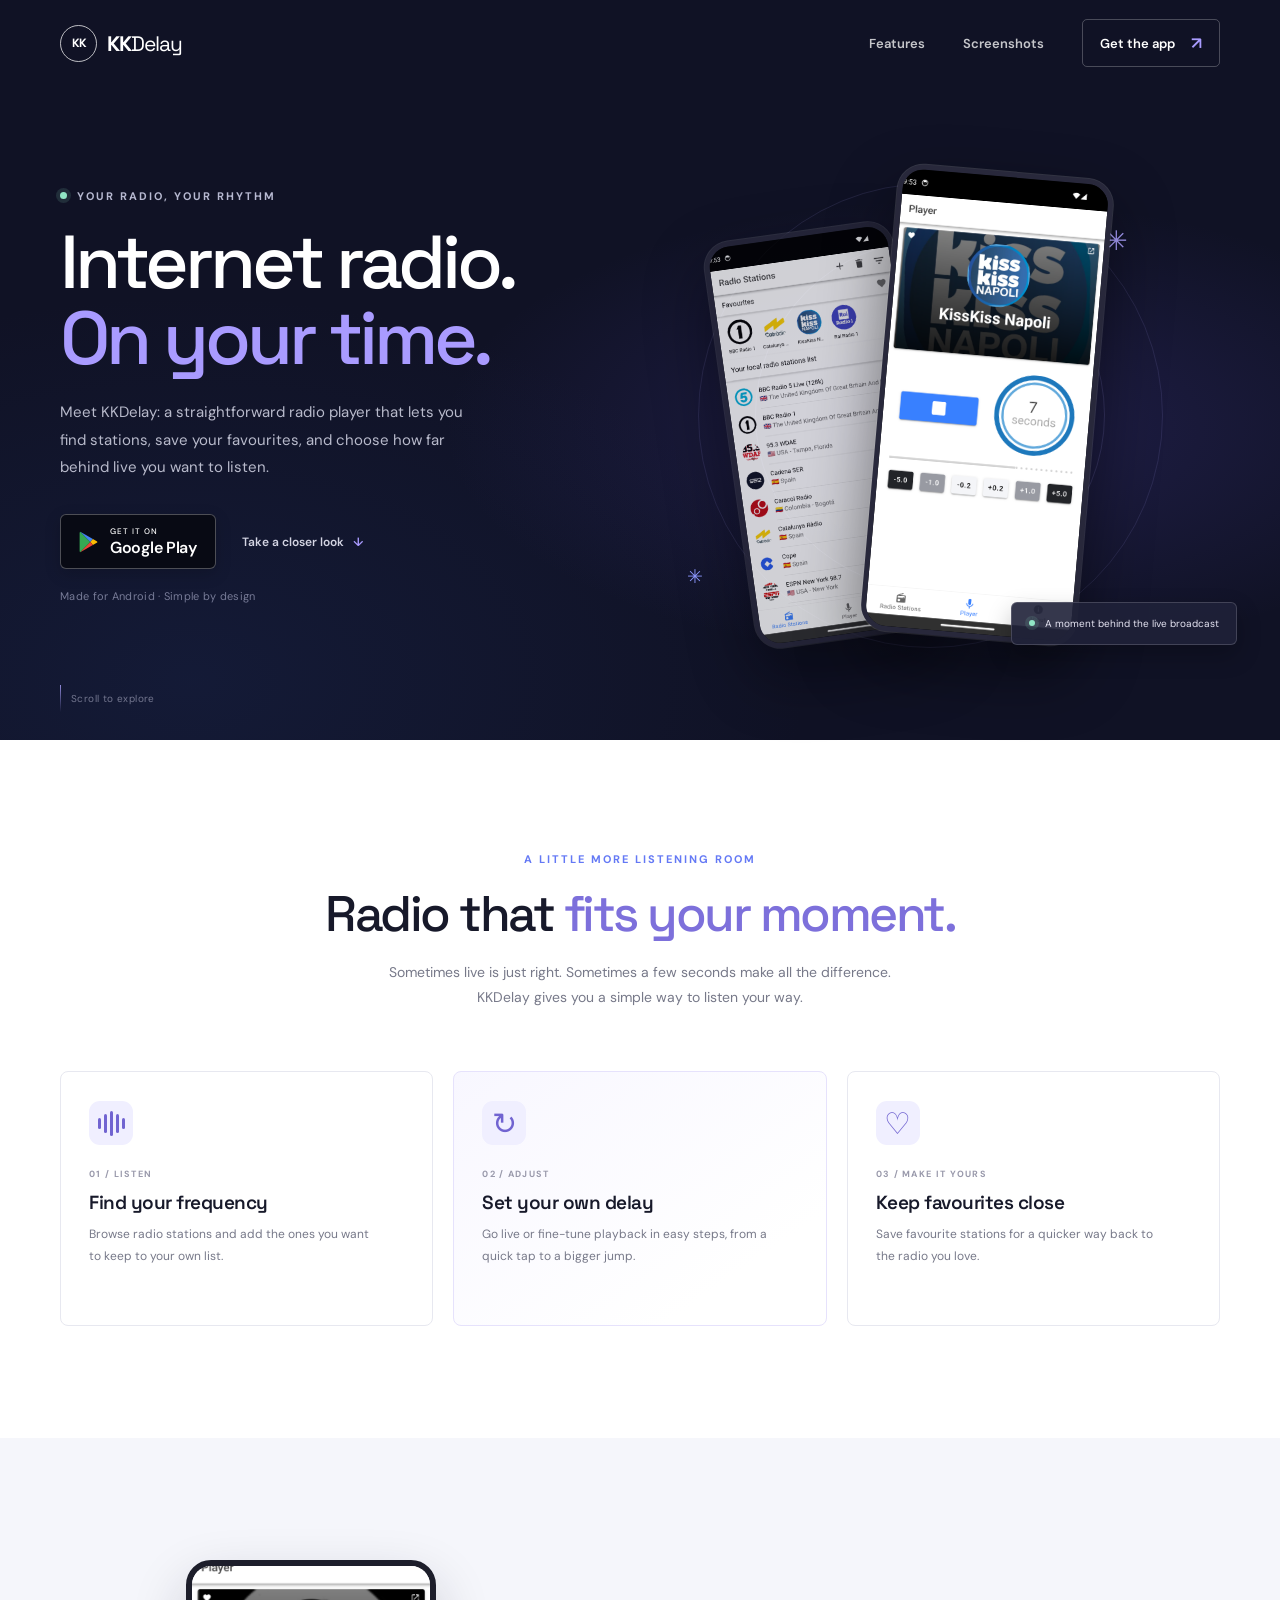
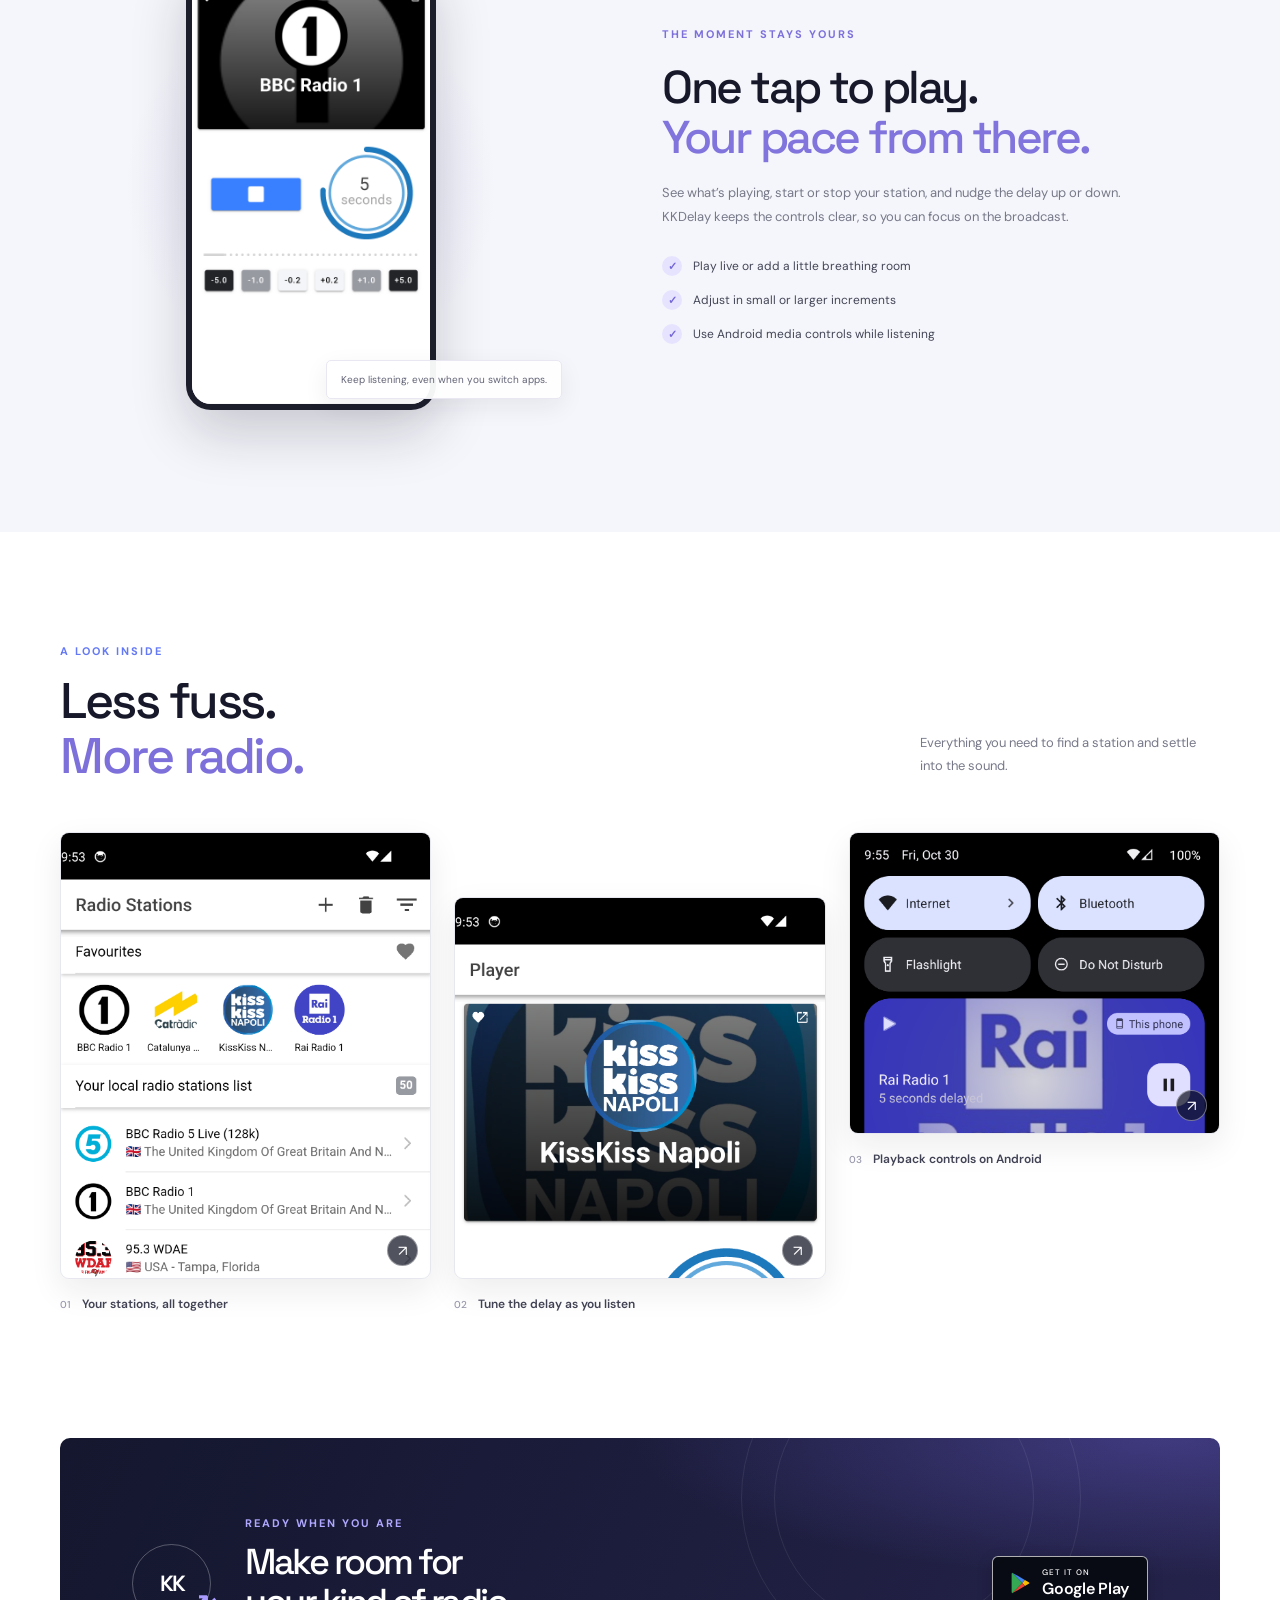
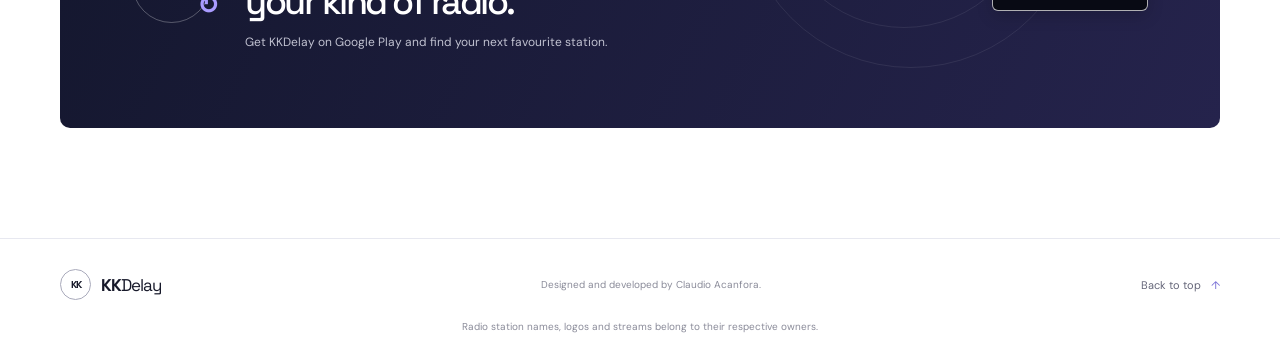
==== kkdelay/index.html @ a14ebeb0 "Added the KKDelay website" ====
<!doctype html>
<html lang="en">
  <head>
    <meta charset="utf-8">
    <meta name="viewport" content="width=device-width, initial-scale=1">
    <meta name="theme-color" content="#101225">
    <meta name="description" content="KKDelay is a simple internet radio player for Android that lets you listen live or add a little delay.">
    <title>KKDelay — Internet radio, on your time</title>
    <link rel="icon" href="images/kkdelay-icon.png" type="image/png">
    <link rel="stylesheet" href="styles.css">
  </head>
  <body>
    <header class="site-header">
      <a class="brand" href="#top" aria-label="KKDelay home">
        <span class="brand-mark" aria-hidden="true">KK</span>
        <span>KK<span class="brand-light">Delay</span></span>
      </a>
      <button class="menu-toggle" type="button" aria-expanded="false" aria-controls="site-nav">
        <span class="visually-hidden">Toggle navigation</span>
        <span></span><span></span>
      </button>
      <nav class="site-nav" id="site-nav" aria-label="Main navigation">
        <a href="#features">Features</a>
        <a href="#screenshots">Screenshots</a>
        <a class="nav-cta" href="#download">Get the app <span aria-hidden="true">↗</span></a>
      </nav>
    </header>

    <main>
      <section class="hero page-width" id="top">
        <div class="hero-copy">
          <p class="eyebrow"><span class="live-dot"></span> Your radio, your rhythm</p>
          <h1>Internet radio.<br><span>On your time.</span></h1>
          <p class="hero-description">
            Meet KKDelay: a straightforward radio player that lets you find stations, save your favourites, and choose how far behind live you want to listen.
          </p>
          <div class="hero-actions">
            <a class="play-badge" href="https://play.google.com/store/apps/details?id=net.claudioacanfora.kkdelay" target="_blank" rel="noopener noreferrer" aria-label="Get KKDelay on Google Play">
              <svg class="play-icon" viewBox="0 0 32 36" aria-hidden="true">
                <path fill="#34a853" d="M2 1.5 18.1 18 2 34.5c-.6-.5-1-1.3-1-2.2V3.7c0-.9.4-1.7 1-2.2Z"/>
                <path fill="#4285f4" d="m2 1.5 20.2 11.6-4.1 4.9L2 1.5Z"/>
                <path fill="#fbbc04" d="m22.2 13.1 6.2 3.6c1.4.8 1.4 1.8 0 2.6l-6.2 3.6-4.1-4.9 4.1-4.9Z"/>
                <path fill="#ea4335" d="m2 34.5 20.2-11.6-4.1-4.9L2 34.5Z"/>
              </svg>
              <span class="play-badge-text"><small>GET IT ON</small><strong>Google Play</strong></span>
            </a>
            <a class="text-link" href="#features">Take a closer look <span aria-hidden="true">↓</span></a>
          </div>
          <p class="platform-note">Made for Android · Simple by design</p>
        </div>

        <div class="hero-art" aria-label="KKDelay app screen previews">
          <div class="orbit orbit-one"></div>
          <div class="orbit orbit-two"></div>
          <div class="hero-chip"><span class="chip-pulse"></span> A moment behind the live broadcast</div>
          <figure class="phone-preview phone-back">
            <img src="images/Screenshot_1793397214.png" alt="KKDelay radio stations list with favourite stations">
          </figure>
          <figure class="phone-preview phone-front">
            <img src="images/Screenshot_1793397241.png" alt="KKDelay player with a radio station and adjustable delay">
          </figure>
          <span class="hero-spark spark-one" aria-hidden="true">✳</span>
          <span class="hero-spark spark-two" aria-hidden="true">✳</span>
        </div>
        <a class="scroll-cue" href="#features"><span></span> Scroll to explore</a>
      </section>

      <section class="intro section-pad" id="features">
        <div class="page-width">
          <div class="section-heading">
            <p class="eyebrow">A little more listening room</p>
            <h2>Radio that <span>fits your moment.</span></h2>
            <p>Sometimes live is just right. Sometimes a few seconds make all the difference. KKDelay gives you a simple way to listen your way.</p>
          </div>
          <div class="feature-grid">
            <article class="feature-card">
              <span class="feature-icon icon-wave" aria-hidden="true"><i></i><i></i><i></i><i></i><i></i></span>
              <p class="feature-number">01 / LISTEN</p>
              <h3>Find your frequency</h3>
              <p>Browse radio stations and add the ones you want to keep to your own list.</p>
            </article>
            <article class="feature-card feature-card-highlight">
              <span class="feature-icon icon-clock" aria-hidden="true">↻</span>
              <p class="feature-number">02 / ADJUST</p>
              <h3>Set your own delay</h3>
              <p>Go live or fine-tune playback in easy steps, from a quick tap to a bigger jump.</p>
            </article>
            <article class="feature-card">
              <span class="feature-icon icon-heart" aria-hidden="true">♡</span>
              <p class="feature-number">03 / MAKE IT YOURS</p>
              <h3>Keep favourites close</h3>
              <p>Save favourite stations for a quicker way back to the radio you love.</p>
            </article>
          </div>
        </div>
      </section>

      <section class="player-story section-pad">
        <div class="page-width story-layout">
          <div class="story-image-wrap">
            <div class="story-glow"></div>
            <img src="images/Screenshot_1793397266.png" alt="KKDelay playing Rai Radio 1 with a five-second delay in the Android media panel" loading="lazy">
            <span class="image-caption">Keep listening, even when you switch apps.</span>
          </div>
          <div class="story-copy">
            <p class="eyebrow">The moment stays yours</p>
            <h2>One tap to play.<br><span>Your pace from there.</span></h2>
            <p>See what’s playing, start or stop your station, and nudge the delay up or down. KKDelay keeps the controls clear, so you can focus on the broadcast.</p>
            <ul class="check-list">
              <li><span aria-hidden="true">✓</span> Play live or add a little breathing room</li>
              <li><span aria-hidden="true">✓</span> Adjust in small or larger increments</li>
              <li><span aria-hidden="true">✓</span> Use Android media controls while listening</li>
            </ul>
          </div>
        </div>
      </section>

      <section class="gallery-section section-pad" id="screenshots">
        <div class="page-width">
          <div class="gallery-heading">
            <div>
              <p class="eyebrow">A look inside</p>
              <h2>Less fuss.<br><span>More radio.</span></h2>
            </div>
            <p>Everything you need to find a station and settle into the sound.</p>
          </div>
          <div class="gallery-grid">
            <figure class="gallery-card gallery-tall">
              <button class="gallery-open" type="button" aria-label="Enlarge the radio stations screenshot">
                <img src="images/Screenshot_1793397214.png" alt="Radio Stations screen showing favourites and a list of stations" loading="lazy">
                <span class="zoom-icon" aria-hidden="true">↗</span>
              </button>
              <figcaption><span>01</span> Your stations, all together</figcaption>
            </figure>
            <figure class="gallery-card gallery-offset">
              <button class="gallery-open" type="button" aria-label="Enlarge the radio player screenshot">
                <img src="images/Screenshot_1793397241.png" alt="Player screen with KissKiss Napoli and delay controls" loading="lazy">
                <span class="zoom-icon" aria-hidden="true">↗</span>
              </button>
              <figcaption><span>02</span> Tune the delay as you listen</figcaption>
            </figure>
            <figure class="gallery-card gallery-short">
              <button class="gallery-open" type="button" aria-label="Enlarge the Android media controls screenshot">
                <img src="images/Screenshot_1793397304.png" alt="Android media controls showing KKDelay playing Rai Radio 1" loading="lazy">
                <span class="zoom-icon" aria-hidden="true">↗</span>
              </button>
              <figcaption><span>03</span> Playback controls on Android</figcaption>
            </figure>
          </div>
        </div>
      </section>

      <section class="download-section section-pad" id="download">
        <div class="download-card page-width">
          <div class="download-mark" aria-hidden="true">KK<span>↻</span></div>
          <div class="download-copy">
            <p class="eyebrow">Ready when you are</p>
            <h2>Make room for<br>your kind of radio.</h2>
            <p>Get KKDelay on Google Play and find your next favourite station.</p>
          </div>
          <a class="play-badge play-badge-light" href="https://play.google.com/store/apps/details?id=net.claudioacanfora.kkdelay" target="_blank" rel="noopener noreferrer" aria-label="Get KKDelay on Google Play">
            <svg class="play-icon" viewBox="0 0 32 36" aria-hidden="true">
              <path fill="#34a853" d="M2 1.5 18.1 18 2 34.5c-.6-.5-1-1.3-1-2.2V3.7c0-.9.4-1.7 1-2.2Z"/>
              <path fill="#4285f4" d="m2 1.5 20.2 11.6-4.1 4.9L2 1.5Z"/>
              <path fill="#fbbc04" d="m22.2 13.1 6.2 3.6c1.4.8 1.4 1.8 0 2.6l-6.2 3.6-4.1-4.9 4.1-4.9Z"/>
              <path fill="#ea4335" d="m2 34.5 20.2-11.6-4.1-4.9L2 34.5Z"/>
            </svg>
            <span class="play-badge-text"><small>GET IT ON</small><strong>Google Play</strong></span>
          </a>
          <span class="download-decoration decoration-one" aria-hidden="true"></span>
          <span class="download-decoration decoration-two" aria-hidden="true"></span>
        </div>
      </section>
    </main>

    <footer class="site-footer">
      <div class="page-width footer-content">
        <a class="brand footer-brand" href="#top">
          <span class="brand-mark" aria-hidden="true">KK</span>
          <span>KK<span class="brand-light">Delay</span></span>
        </a>
        <p>Designed and developed by Claudio Acanfora.</p>
        <a class="back-top" href="#top">Back to top <span aria-hidden="true">↑</span></a>
      </div>
      <p class="footer-note">Radio station names, logos and streams belong to their respective owners.</p>
    </footer>

    <dialog class="image-dialog" aria-label="Screenshot preview">
      <button class="dialog-close" type="button" aria-label="Close screenshot preview">×</button>
      <img src="" alt="">
      <p></p>
    </dialog>

    <script src="script.js"></script>
  </body>
</html>
---- kkdelay/styles.css ----
@import url('https://fonts.googleapis.com/css2?family=DM+Sans:wght@400;500;600;700&family=Space+Grotesk:wght@400;500;600;700&display=swap');

:root {
  color-scheme: light;
  --ink: #17192a;
  --muted: #777989;
  --navy: #101225;
  --blue: #6479f5;
  --purple: #a48df8;
  --pale: #f5f6fb;
  --line: #e7e8f0;
  --content: 1160px;
}

* {
  box-sizing: border-box;
}

html {
  scroll-behavior: smooth;
  scroll-padding-top: 88px;
}

body {
  margin: 0;
  color: var(--ink);
  background: #fff;
  font-family: "DM Sans", "Segoe UI", sans-serif;
  -webkit-font-smoothing: antialiased;
}

button,
a {
  font: inherit;
}

a {
  color: inherit;
  text-decoration: none;
}

button:focus-visible,
a:focus-visible {
  outline: 3px solid #8794ff;
  outline-offset: 4px;
}

.page-width {
  width: min(var(--content), calc(100% - 64px));
  margin-inline: auto;
}

.site-header {
  position: absolute;
  z-index: 5;
  top: 0;
  left: 0;
  display: flex;
  width: 100%;
  height: 86px;
  align-items: center;
  justify-content: space-between;
  padding-inline: max(32px, calc((100% - var(--content)) / 2));
  color: #fff;
}

.brand {
  display: inline-flex;
  align-items: center;
  gap: 10px;
  font-family: "Space Grotesk", sans-serif;
  font-size: 21px;
  font-weight: 700;
  letter-spacing: -1px;
}

.brand-mark {
  display: grid;
  width: 37px;
  height: 37px;
  place-items: center;
  border: 1.5px solid rgba(255, 255, 255, .72);
  border-radius: 50%;
  font-size: 12px;
  letter-spacing: -1px;
}

.brand-light {
  font-weight: 400;
}

.site-nav {
  display: flex;
  align-items: center;
  gap: 38px;
  font-size: 13px;
  font-weight: 600;
}

.site-nav > a:not(.nav-cta) {
  color: rgba(255, 255, 255, .76);
  transition: color .2s ease;
}

.site-nav > a:not(.nav-cta):hover {
  color: #fff;
}

.nav-cta {
  display: inline-flex;
  align-items: center;
  gap: 16px;
  padding: 12px 17px;
  border: 1px solid rgba(255, 255, 255, .24);
  border-radius: 5px;
  transition: background .2s ease, border-color .2s ease;
}

.nav-cta:hover {
  border-color: rgba(255, 255, 255, .55);
  background: rgba(255, 255, 255, .08);
}

.nav-cta span {
  color: #a99cff;
  font-size: 17px;
}

.menu-toggle,
.visually-hidden {
  position: absolute;
  width: 1px;
  height: 1px;
  overflow: hidden;
  clip: rect(0, 0, 0, 0);
  white-space: nowrap;
  clip-path: inset(50%);
}

.hero {
  position: relative;
  display: grid;
  min-height: 740px;
  grid-template-columns: 1fr 1fr;
  align-items: center;
  padding-top: 90px;
  color: #fff;
}

.hero::before {
  position: absolute;
  z-index: -1;
  top: 0;
  left: calc((min(var(--content), 100vw - 64px) - 100vw) / 2);
  width: 100vw;
  height: 100%;
  background:
    radial-gradient(ellipse at 75% 58%, rgba(86, 73, 193, .24), transparent 38%),
    radial-gradient(ellipse at 15% 92%, rgba(31, 51, 107, .25), transparent 40%),
    var(--navy);
  content: "";
}

.hero-copy {
  z-index: 1;
  max-width: 520px;
  padding-bottom: 38px;
}

.eyebrow {
  margin: 0 0 21px;
  color: var(--blue);
  font-size: 11px;
  font-weight: 700;
  letter-spacing: 2px;
  text-transform: uppercase;
}

.hero .eyebrow {
  display: flex;
  align-items: center;
  gap: 10px;
  color: #b7b9d1;
}

.live-dot,
.chip-pulse {
  width: 7px;
  height: 7px;
  border-radius: 50%;
  background: #91e6c5;
  box-shadow: 0 0 0 4px rgba(145, 230, 197, .13);
}

h1,
h2,
h3,
p,
figure {
  margin-top: 0;
}

h1,
h2,
h3 {
  font-family: "Space Grotesk", "Segoe UI", sans-serif;
}

h1 {
  margin-bottom: 22px;
  font-size: clamp(48px, 6vw, 75px);
  font-weight: 500;
  letter-spacing: -4px;
  line-height: 1.02;
}

h1 span,
h2 span {
  color: #a99bff;
}

.hero-description {
  max-width: 425px;
  margin-bottom: 32px;
  color: #b8bacb;
  font-size: 15px;
  line-height: 1.85;
}

.hero-actions {
  display: flex;
  align-items: center;
  gap: 26px;
}

.play-badge {
  display: inline-flex;
  min-height: 55px;
  align-items: center;
  gap: 11px;
  padding: 8px 18px;
  border: 1px solid rgba(255, 255, 255, .28);
  border-radius: 6px;
  background: #080a14;
  color: #fff;
  box-shadow: 0 5px 16px rgba(0, 0, 0, .17);
  transition: transform .2s ease, box-shadow .2s ease;
}

.play-badge:hover {
  transform: translateY(-2px);
  box-shadow: 0 9px 23px rgba(0, 0, 0, .28);
}

.play-icon {
  width: 20px;
  height: 24px;
}

.play-badge-text {
  display: grid;
  gap: 1px;
  text-align: left;
}

.play-badge-text small {
  font-size: 8px;
  font-weight: 500;
  letter-spacing: 1px;
}

.play-badge-text strong {
  font-size: 16px;
  font-weight: 600;
  letter-spacing: -.3px;
}

.text-link {
  color: #d3d4e2;
  font-size: 12px;
  font-weight: 600;
}

.text-link span {
  margin-left: 6px;
  color: #a99bff;
}

.platform-note {
  margin: 20px 0 0;
  color: #777b97;
  font-size: 11px;
  letter-spacing: .3px;
}

.hero-art {
  position: relative;
  display: flex;
  height: 585px;
  align-items: center;
  justify-content: center;
  perspective: 1000px;
}

.orbit {
  position: absolute;
  border: 1px solid rgba(173, 166, 255, .12);
  border-radius: 50%;
}

.orbit-one {
  width: 465px;
  height: 465px;
}

.orbit-two {
  width: 350px;
  height: 350px;
  border-color: rgba(173, 166, 255, .16);
}

.phone-preview {
  position: absolute;
  overflow: hidden;
  margin: 0;
  border: 5px solid #28283b;
  border-radius: 26px;
  background: #07080d;
  box-shadow: 0 28px 65px rgba(0, 0, 0, .48), 0 0 0 1px rgba(255, 255, 255, .16);
}

.phone-preview img {
  display: block;
  width: 100%;
  height: auto;
}

.phone-back {
  z-index: 1;
  width: 190px;
  transform: translate(-106px, 20px) rotate(-8deg);
  opacity: .8;
}

.phone-front {
  z-index: 2;
  width: 216px;
  transform: translate(57px, -10px) rotate(5deg);
}

.hero-chip {
  position: absolute;
  z-index: 3;
  right: -17px;
  bottom: 63px;
  display: inline-flex;
  align-items: center;
  gap: 10px;
  padding: 14px 17px;
  border: 1px solid rgba(255, 255, 255, .16);
  border-radius: 6px;
  background: rgba(32, 34, 57, .9);
  color: #e6e5f3;
  font-size: 10px;
  box-shadow: 0 10px 24px rgba(0, 0, 0, .24);
}

.chip-pulse {
  width: 6px;
  height: 6px;
}

.hero-spark {
  position: absolute;
  color: #aba0ff;
}

.spark-one {
  top: 100px;
  right: 92px;
  font-size: 27px;
}

.spark-two {
  bottom: 119px;
  left: 47px;
  color: #8d98ff;
  font-size: 19px;
}

.scroll-cue {
  position: absolute;
  bottom: 28px;
  left: 0;
  display: flex;
  align-items: center;
  gap: 10px;
  color: #74778f;
  font-size: 10px;
  letter-spacing: .4px;
}

.scroll-cue span {
  display: block;
  width: 1px;
  height: 27px;
  background: linear-gradient(#8f88d9, transparent);
}

.section-pad {
  padding-block: 112px;
}

.section-heading {
  max-width: 650px;
  margin: 0 auto 61px;
  text-align: center;
}

.section-heading h2,
.gallery-heading h2,
.story-copy h2,
.download-copy h2 {
  margin-bottom: 18px;
  font-size: clamp(36px, 4vw, 50px);
  font-weight: 500;
  letter-spacing: -2.5px;
  line-height: 1.1;
}

.section-heading h2 span,
.gallery-heading h2 span {
  color: #7d70db;
}

.section-heading > p:last-child {
  max-width: 520px;
  margin: 0 auto;
  color: var(--muted);
  font-size: 14px;
  line-height: 1.8;
}

.feature-grid {
  display: grid;
  grid-template-columns: repeat(3, 1fr);
  gap: 20px;
}

.feature-card {
  min-height: 255px;
  padding: 29px 28px 27px;
  border: 1px solid var(--line);
  border-radius: 8px;
  background: #fff;
  transition: transform .2s ease, box-shadow .2s ease;
}

.feature-card:hover {
  transform: translateY(-4px);
  box-shadow: 0 16px 38px rgba(35, 38, 70, .08);
}

.feature-card-highlight {
  border-color: #e6e2fc;
  background: linear-gradient(145deg, #f8f7ff, #fff 78%);
}

.feature-icon {
  display: flex;
  width: 44px;
  height: 44px;
  align-items: center;
  justify-content: center;
  margin-bottom: 23px;
  border-radius: 11px;
  background: #f0efff;
  color: #7164d1;
}

.icon-wave {
  gap: 3px;
}

.icon-wave i {
  width: 3px;
  height: 11px;
  border-radius: 3px;
  background: currentColor;
}

.icon-wave i:nth-child(2),
.icon-wave i:nth-child(4) {
  height: 19px;
}

.icon-wave i:nth-child(3) {
  height: 25px;
}

.icon-clock,
.icon-heart {
  font-size: 30px;
  font-weight: 400;
}

.feature-number {
  margin-bottom: 10px;
  color: #9999ab;
  font-size: 9px;
  font-weight: 700;
  letter-spacing: 1.3px;
}

.feature-card h3 {
  margin-bottom: 9px;
  font-size: 19px;
  font-weight: 600;
  letter-spacing: -.5px;
}

.feature-card > p:last-child {
  max-width: 290px;
  margin: 0;
  color: var(--muted);
  font-size: 12px;
  line-height: 1.8;
}

.player-story {
  overflow: hidden;
  background: var(--pale);
}

.story-layout {
  display: grid;
  grid-template-columns: .9fr 1fr;
  align-items: center;
  gap: 100px;
}

.story-image-wrap {
  position: relative;
  display: flex;
  min-height: 470px;
  align-items: center;
  justify-content: center;
}

.story-glow {
  position: absolute;
  width: 380px;
  height: 380px;
  border-radius: 50%;
  background: radial-gradient(circle, rgba(125, 112, 219, .18), rgba(125, 112, 219, 0) 69%);
}

.story-image-wrap img {
  position: relative;
  z-index: 1;
  display: block;
  width: min(250px, 70%);
  max-height: 450px;
  border: 6px solid #1d1e2b;
  border-radius: 25px;
  object-fit: cover;
  box-shadow: 0 23px 55px rgba(24, 25, 45, .2);
}

.image-caption {
  position: absolute;
  z-index: 2;
  right: 0;
  bottom: 21px;
  padding: 12px 14px;
  border: 1px solid #e8e7f2;
  border-radius: 5px;
  background: rgba(255, 255, 255, .95);
  color: #626376;
  font-size: 10px;
  box-shadow: 0 8px 24px rgba(24, 25, 45, .07);
}

.story-copy {
  max-width: 480px;
}

.story-copy .eyebrow {
  color: #7d70db;
}

.story-copy h2 {
  font-size: clamp(35px, 4vw, 46px);
}

.story-copy h2 span {
  color: #8174dc;
}

.story-copy > p:not(.eyebrow) {
  margin-bottom: 26px;
  color: var(--muted);
  font-size: 13px;
  line-height: 1.9;
}

.check-list {
  display: grid;
  gap: 14px;
  margin: 0;
  padding: 0;
  color: #444657;
  font-size: 12px;
  list-style: none;
}

.check-list li {
  display: flex;
  align-items: center;
  gap: 11px;
}

.check-list li span {
  display: grid;
  width: 20px;
  height: 20px;
  flex: 0 0 auto;
  place-items: center;
  border-radius: 50%;
  background: #e6e3ff;
  color: #7466d5;
  font-size: 11px;
  font-weight: 700;
}

.gallery-section {
  padding-bottom: 126px;
}

.gallery-heading {
  display: flex;
  align-items: flex-end;
  justify-content: space-between;
  margin-bottom: 48px;
}

.gallery-heading .eyebrow {
  margin-bottom: 16px;
}

.gallery-heading h2 {
  margin: 0;
}

.gallery-heading > p {
  max-width: 300px;
  margin: 0 0 7px;
  color: var(--muted);
  font-size: 13px;
  line-height: 1.8;
}

.gallery-grid {
  display: grid;
  grid-template-columns: 1fr 1fr 1fr;
  align-items: start;
  gap: 23px;
}

.gallery-card {
  min-width: 0;
  margin: 0;
}

.gallery-offset {
  margin-top: 65px;
}

.gallery-open {
  position: relative;
  display: block;
  overflow: hidden;
  width: 100%;
  padding: 0;
  border: 1px solid #e7e8ef;
  border-radius: 9px;
  background: #f3f4f9;
  cursor: zoom-in;
  box-shadow: 0 12px 32px rgba(23, 25, 42, .08);
}

.gallery-open img {
  display: block;
  width: 100%;
  height: 380px;
  object-fit: cover;
  object-position: top;
  transition: transform .45s ease;
}

.gallery-tall .gallery-open img {
  height: 445px;
}

.gallery-short .gallery-open img {
  height: 300px;
}

.gallery-open:hover img {
  transform: scale(1.035);
}

.zoom-icon {
  position: absolute;
  right: 12px;
  bottom: 12px;
  display: grid;
  width: 31px;
  height: 31px;
  place-items: center;
  border: 1px solid rgba(255, 255, 255, .4);
  border-radius: 50%;
  background: rgba(15, 17, 33, .72);
  color: white;
  font-size: 15px;
}

.gallery-card figcaption {
  display: flex;
  align-items: center;
  gap: 11px;
  margin-top: 17px;
  color: #424456;
  font-size: 12px;
  font-weight: 600;
}

.gallery-card figcaption span {
  color: #9999ad;
  font-size: 10px;
  font-weight: 500;
}

.download-section {
  padding-top: 0;
  padding-bottom: 110px;
}

.download-card {
  position: relative;
  display: flex;
  min-height: 290px;
  align-items: center;
  gap: 34px;
  overflow: hidden;
  padding: 55px 72px;
  border-radius: 10px;
  background:
    radial-gradient(ellipse at 95% 0%, rgba(130, 116, 255, .3), transparent 34%),
    linear-gradient(115deg, #14172e, #25234c);
  color: #fff;
}

.download-mark {
  position: relative;
  z-index: 1;
  display: grid;
  width: 79px;
  height: 79px;
  flex: 0 0 auto;
  place-items: center;
  border: 1px solid rgba(255, 255, 255, .28);
  border-radius: 50%;
  font-family: "Space Grotesk", sans-serif;
  font-size: 22px;
  font-weight: 600;
  letter-spacing: -2px;
}

.download-mark span {
  position: absolute;
  right: -7px;
  bottom: 0;
  color: #a99bff;
  font-size: 26px;
}

.download-copy {
  position: relative;
  z-index: 1;
  flex: 1;
}

.download-copy .eyebrow {
  margin-bottom: 13px;
  color: #b0a7ff;
}

.download-copy h2 {
  margin-bottom: 12px;
  font-size: 36px;
}

.download-copy > p:last-child {
  margin: 0;
  color: #c1c2d1;
  font-size: 12px;
}

.play-badge-light {
  position: relative;
  z-index: 1;
  flex: 0 0 auto;
  border-color: rgba(255, 255, 255, .68);
}

.download-decoration {
  position: absolute;
  border: 1px solid rgba(255, 255, 255, .08);
  border-radius: 50%;
}

.decoration-one {
  top: -110px;
  right: 12%;
  width: 340px;
  height: 340px;
}

.decoration-two {
  top: -70px;
  right: 16%;
  width: 260px;
  height: 260px;
}

.site-footer {
  border-top: 1px solid var(--line);
  padding: 30px 0 20px;
}

.footer-content {
  display: flex;
  align-items: center;
  justify-content: space-between;
}

.footer-brand {
  color: var(--ink);
  font-size: 17px;
}

.footer-brand .brand-mark {
  width: 31px;
  height: 31px;
  border-color: #a9aabb;
  font-size: 10px;
}

.footer-content > p,
.footer-note {
  margin: 0;
  color: #8a8b99;
  font-size: 10px;
}

.back-top {
  color: #656679;
  font-size: 11px;
}

.back-top span {
  margin-left: 7px;
  color: #7970d6;
}

.footer-note {
  margin: 20px auto 0;
  text-align: center;
}

.image-dialog {
  position: fixed;
  width: min(90vw, 720px);
  max-width: none;
  max-height: 92vh;
  overflow: auto;
  padding: 16px;
  border: 1px solid rgba(255, 255, 255, .16);
  border-radius: 10px;
  background: #141522;
  color: white;
  box-shadow: 0 20px 70px rgba(0, 0, 0, .45);
}

.image-dialog::backdrop {
  background: rgba(8, 9, 17, .82);
  backdrop-filter: blur(5px);
}

.image-dialog img {
  display: block;
  width: auto;
  max-width: 100%;
  max-height: calc(92vh - 85px);
  margin: 0 auto;
  border-radius: 4px;
}

.image-dialog p {
  margin: 12px 35px 0 0;
  color: #d3d3df;
  font-size: 12px;
}

.dialog-close {
  position: sticky;
  z-index: 1;
  top: 0;
  float: right;
  display: grid;
  width: 31px;
  height: 31px;
  place-items: center;
  margin-bottom: -31px;
  border: 1px solid rgba(255, 255, 255, .3);
  border-radius: 50%;
  background: #232437;
  color: #fff;
  font-size: 23px;
  line-height: 1;
  cursor: pointer;
}

@media (max-width: 900px) {
  .hero {
    min-height: 670px;
    grid-template-columns: .95fr 1.05fr;
  }

  h1 {
    font-size: 60px;
  }

  .hero-art {
    transform: scale(.88);
  }

  .hero-chip {
    right: -32px;
  }

  .story-layout {
    gap: 55px;
  }

  .download-card {
    padding-inline: 45px;
  }

  .gallery-open img {
    height: 330px;
  }

  .gallery-tall .gallery-open img {
    height: 390px;
  }
}

@media (max-width: 680px) {
  html {
    scroll-padding-top: 70px;
  }

  .page-width {
    width: min(100% - 40px, 480px);
  }

  .site-header {
    position: absolute;
    height: 72px;
    padding-inline: 20px;
  }

  .brand {
    font-size: 19px;
  }

  .brand-mark {
    width: 33px;
    height: 33px;
  }

  .menu-toggle {
    position: relative;
    display: grid;
    width: 40px;
    height: 40px;
    align-content: center;
    justify-items: center;
    gap: 6px;
    overflow: visible;
    padding: 0;
    border: 1px solid rgba(255, 255, 255, .25);
    border-radius: 5px;
    background: transparent;
    clip: auto;
    clip-path: none;
    cursor: pointer;
  }

  .menu-toggle span:not(.visually-hidden) {
    display: block;
    width: 16px;
    height: 1px;
    background: white;
  }

  .site-nav {
    position: absolute;
    top: 63px;
    right: 20px;
    left: 20px;
    display: none;
    align-items: stretch;
    gap: 0;
    padding: 8px 16px;
    border: 1px solid rgba(255, 255, 255, .12);
    border-radius: 7px;
    background: #1b1d35;
    box-shadow: 0 18px 36px rgba(0, 0, 0, .28);
  }

  .site-nav.is-open {
    display: flex;
    flex-direction: column;
  }

  .site-nav > a:not(.nav-cta) {
    padding: 14px 3px;
    border-bottom: 1px solid rgba(255, 255, 255, .09);
  }

  .nav-cta {
    justify-content: space-between;
    margin-block: 10px 4px;
  }

  .hero {
    min-height: 0;
    grid-template-columns: 1fr;
    padding-top: 131px;
    padding-bottom: 73px;
  }

  .hero-copy {
    padding: 0;
  }

  .hero .eyebrow {
    margin-bottom: 19px;
    font-size: 9px;
  }

  h1 {
    margin-bottom: 18px;
    font-size: clamp(48px, 13vw, 65px);
    letter-spacing: -3.2px;
  }

  .hero-description {
    max-width: 400px;
    margin-bottom: 24px;
    font-size: 13px;
    line-height: 1.75;
  }

  .hero-actions {
    flex-wrap: wrap;
    gap: 17px;
  }

  .play-badge {
    min-height: 51px;
  }

  .text-link {
    font-size: 11px;
  }

  .platform-note {
    margin-top: 15px;
    font-size: 10px;
  }

  .hero-art {
    height: 388px;
    margin: 10px -20px -7px;
    transform: none;
  }

  .orbit-one {
    width: 320px;
    height: 320px;
  }

  .orbit-two {
    width: 245px;
    height: 245px;
  }

  .phone-back {
    width: 143px;
    transform: translate(-72px, 13px) rotate(-8deg);
  }

  .phone-front {
    width: 165px;
    border-width: 4px;
    border-radius: 20px;
    transform: translate(47px, -6px) rotate(5deg);
  }

  .hero-chip {
    right: 8px;
    bottom: 17px;
    padding: 11px 12px;
    font-size: 9px;
  }

  .spark-one {
    top: 35px;
    right: 50px;
    font-size: 20px;
  }

  .spark-two {
    bottom: 54px;
    left: 43px;
    font-size: 16px;
  }

  .scroll-cue {
    display: none;
  }

  .section-pad {
    padding-block: 77px;
  }

  .section-heading {
    margin-bottom: 36px;
    text-align: left;
  }

  .eyebrow {
    margin-bottom: 15px;
    font-size: 9px;
  }

  .section-heading h2,
  .gallery-heading h2,
  .story-copy h2 {
    font-size: 37px;
    letter-spacing: -1.8px;
  }

  .section-heading > p:last-child {
    margin-inline: 0;
    font-size: 12px;
  }

  .feature-grid {
    grid-template-columns: 1fr;
    gap: 12px;
  }

  .feature-card {
    min-height: auto;
    padding: 23px;
  }

  .feature-icon {
    margin-bottom: 17px;
  }

  .feature-card h3 {
    font-size: 18px;
  }

  .feature-card > p:last-child {
    max-width: 360px;
  }

  .story-layout {
    grid-template-columns: 1fr;
    gap: 32px;
  }

  .story-image-wrap {
    min-height: 390px;
  }

  .story-glow {
    width: 320px;
    height: 320px;
  }

  .story-image-wrap img {
    width: min(220px, 65%);
    max-height: 370px;
  }

  .image-caption {
    right: 0;
    bottom: 9px;
    font-size: 9px;
  }

  .story-copy {
    max-width: none;
  }

  .story-copy h2 {
    font-size: 36px;
  }

  .story-copy > p:not(.eyebrow) {
    font-size: 12px;
  }

  .check-list {
    gap: 12px;
    font-size: 11px;
  }

  .gallery-section {
    padding-bottom: 80px;
  }

  .gallery-heading {
    display: block;
    margin-bottom: 30px;
  }

  .gallery-heading > p {
    margin-top: 14px;
    font-size: 12px;
  }

  .gallery-grid {
    grid-template-columns: 1fr 1fr;
    gap: 25px 13px;
  }

  .gallery-offset {
    margin-top: 29px;
  }

  .gallery-open img,
  .gallery-tall .gallery-open img {
    height: 280px;
  }

  .gallery-short {
    grid-column: 1 / -1;
    width: 76%;
    margin: 0 auto;
  }

  .gallery-short .gallery-open img {
    height: 230px;
    object-fit: cover;
    object-position: top;
  }

  .gallery-card figcaption {
    align-items: flex-start;
    gap: 7px;
    font-size: 10px;
    line-height: 1.5;
  }

  .gallery-card figcaption span {
    padding-top: 1px;
    font-size: 9px;
  }

  .download-section {
    padding-top: 0;
    padding-bottom: 73px;
  }

  .download-card {
    min-height: 0;
    align-items: flex-start;
    flex-direction: column;
    gap: 22px;
    padding: 32px 27px;
  }

  .download-mark {
    width: 58px;
    height: 58px;
    font-size: 17px;
  }

  .download-mark span {
    font-size: 20px;
  }

  .download-copy h2 {
    font-size: 33px;
    letter-spacing: -1.8px;
  }

  .download-copy > p:last-child {
    font-size: 11px;
    line-height: 1.7;
  }

  .play-badge-light {
    margin-top: 3px;
  }

  .site-footer {
    padding-top: 24px;
  }

  .footer-content {
    flex-wrap: wrap;
    gap: 16px;
  }

  .footer-content > p {
    order: 3;
    width: 100%;
    font-size: 9px;
  }

  .back-top {
    font-size: 10px;
  }

  .footer-note {
    width: min(100% - 40px, 480px);
    margin-top: 15px;
    font-size: 9px;
    line-height: 1.6;
  }
}

@media (prefers-reduced-motion: reduce) {
  *,
  *::before,
  *::after {
    scroll-behavior: auto !important;
    transition-duration: .01ms !important;
    animation-duration: .01ms !important;
    animation-iteration-count: 1 !important;
  }
}
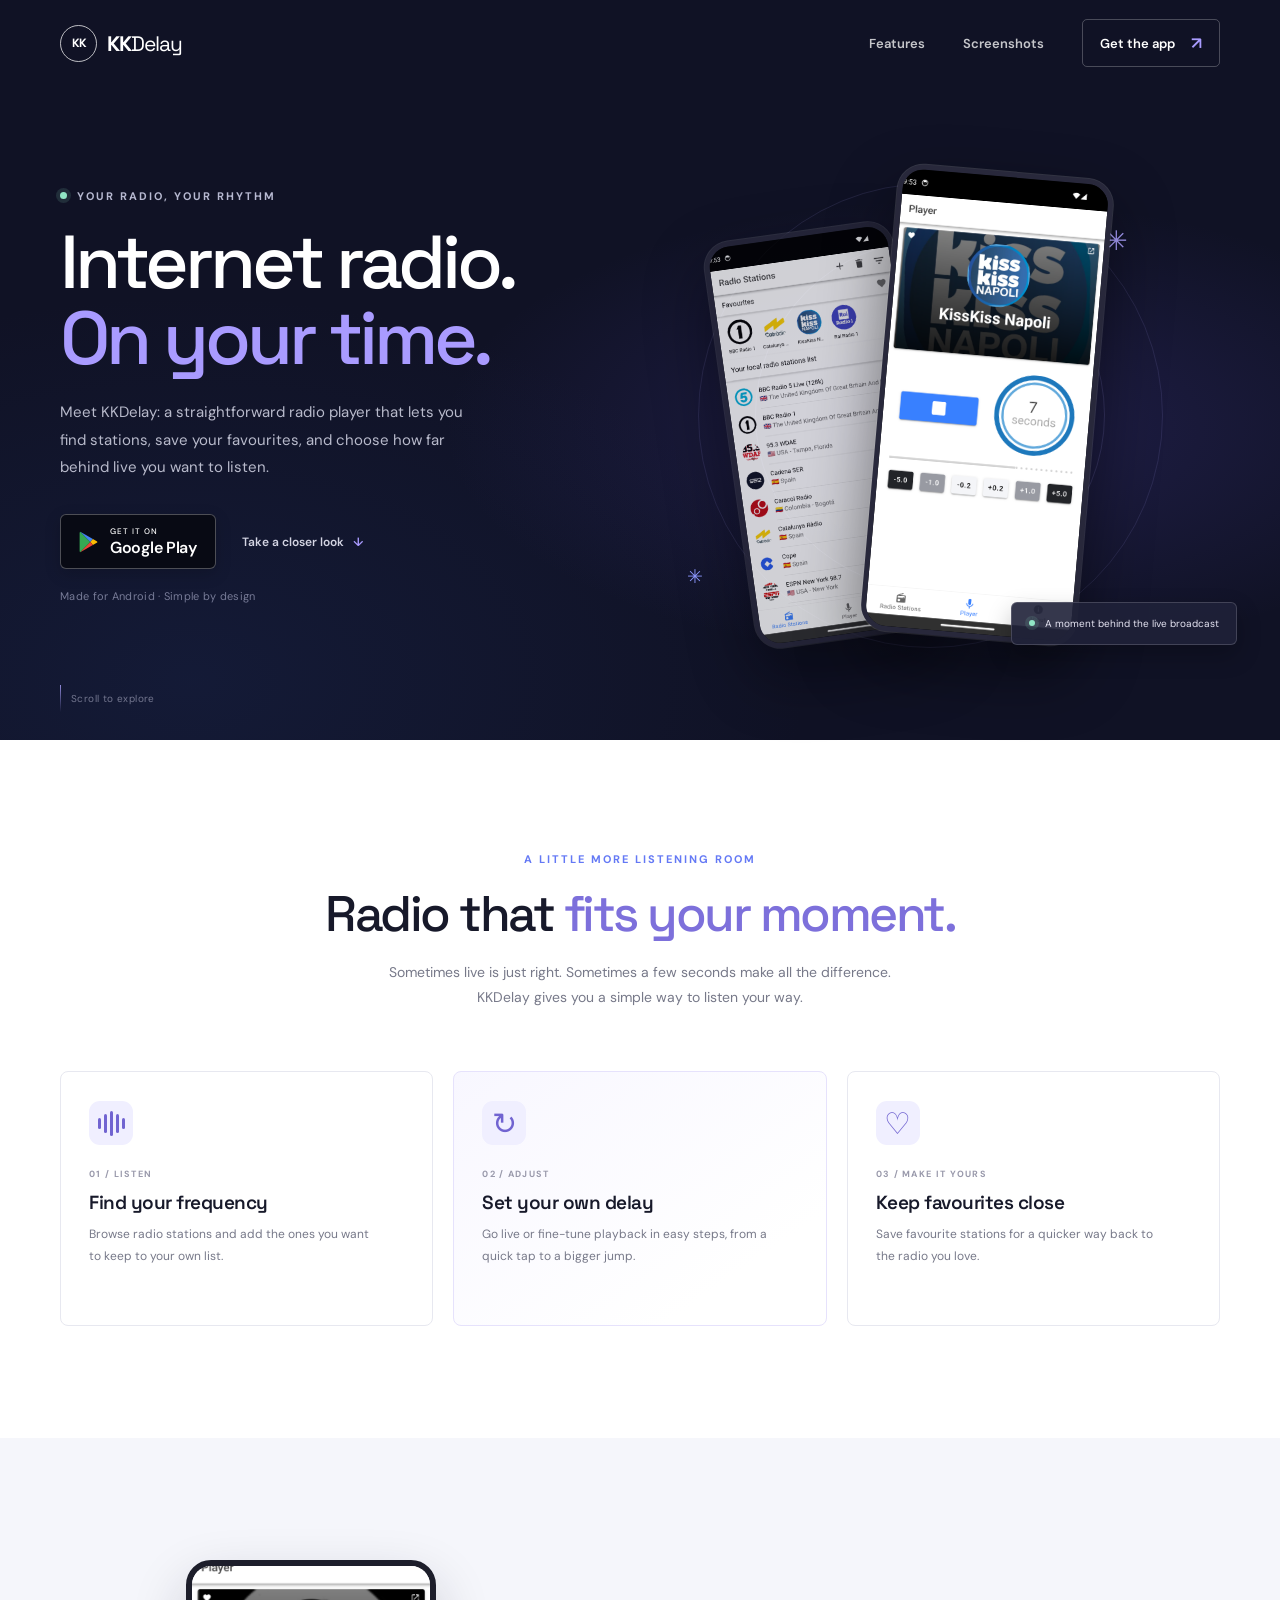
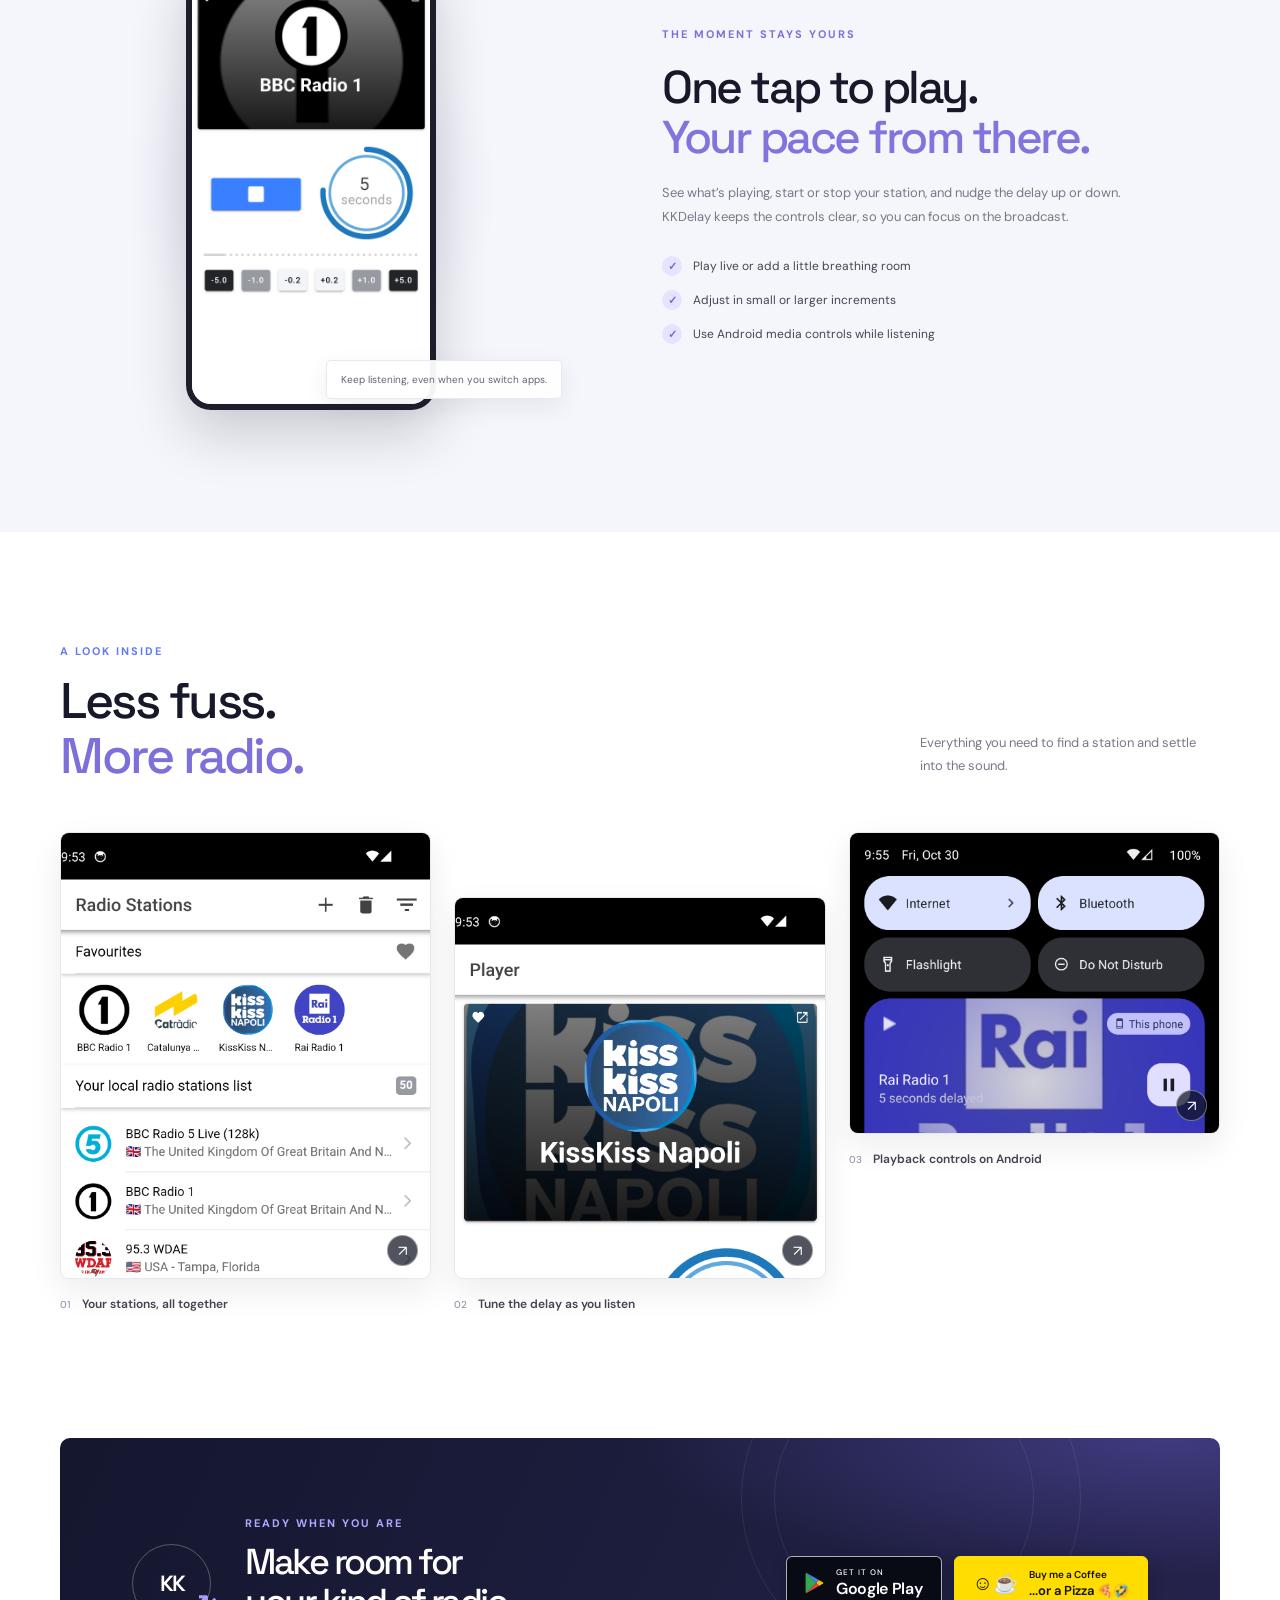
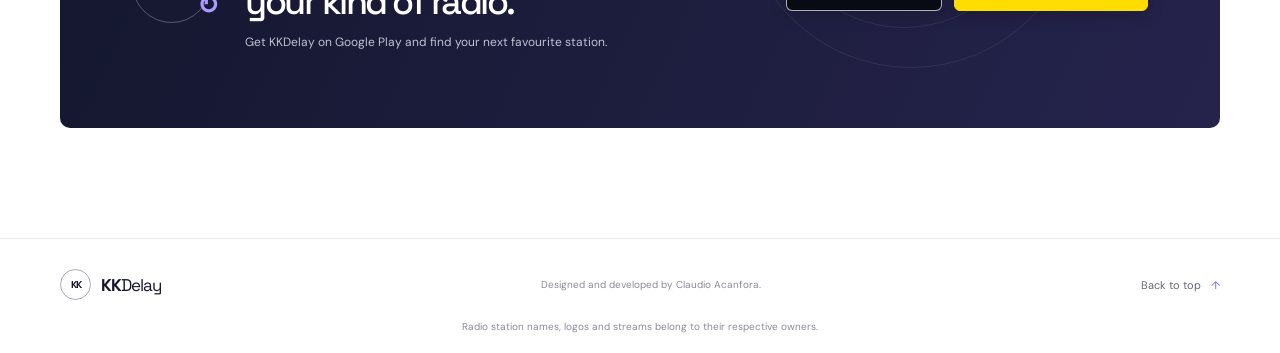
==== commit d99402d4: "Added the "buy me a coffee" button" ====
--- a/kkdelay/index.html
+++ b/kkdelay/index.html
@@ -1,196 +1,217 @@
 <!doctype html>
 <html lang="en">
-  <head>
-    <meta charset="utf-8">
-    <meta name="viewport" content="width=device-width, initial-scale=1">
-    <meta name="theme-color" content="#101225">
-    <meta name="description" content="KKDelay is a simple internet radio player for Android that lets you listen live or add a little delay.">
-    <title>KKDelay — Internet radio, on your time</title>
-    <link rel="icon" href="images/kkdelay-icon.png" type="image/png">
-    <link rel="stylesheet" href="styles.css">
-  </head>
-  <body>
-    <header class="site-header">
-      <a class="brand" href="#top" aria-label="KKDelay home">
+
+<head>
+  <meta charset="utf-8">
+  <meta name="viewport" content="width=device-width, initial-scale=1">
+  <meta name="theme-color" content="#101225">
+  <meta name="description"
+    content="KKDelay is a simple internet radio player for Android that lets you listen live or add a little delay.">
+  <title>KKDelay — Internet radio, on your time</title>
+  <link rel="icon" href="images/kkdelay-icon.png" type="image/png">
+  <link rel="stylesheet" href="styles.css">
+</head>
+
+<body>
+  <header class="site-header">
+    <a class="brand" href="#top" aria-label="KKDelay home">
+      <span class="brand-mark" aria-hidden="true">KK</span>
+      <span>KK<span class="brand-light">Delay</span></span>
+    </a>
+    <button class="menu-toggle" type="button" aria-expanded="false" aria-controls="site-nav">
+      <span class="visually-hidden">Toggle navigation</span>
+      <span></span><span></span>
+    </button>
+    <nav class="site-nav" id="site-nav" aria-label="Main navigation">
+      <a href="#features">Features</a>
+      <a href="#screenshots">Screenshots</a>
+      <a class="nav-cta" href="#download">Get the app <span aria-hidden="true">↗</span></a>
+    </nav>
+  </header>
+
+  <main>
+    <section class="hero page-width" id="top">
+      <div class="hero-copy">
+        <p class="eyebrow"><span class="live-dot"></span> Your radio, your rhythm</p>
+        <h1>Internet radio.<br><span>On your time.</span></h1>
+        <p class="hero-description">
+          Meet KKDelay: a straightforward radio player that lets you find stations, save your favourites, and choose how
+          far behind live you want to listen.
+        </p>
+        <div class="hero-actions">
+          <a class="play-badge" href="https://play.google.com/store/apps/details?id=net.claudioacanfora.kkdelay"
+            target="_blank" rel="noopener noreferrer" aria-label="Get KKDelay on Google Play">
+            <svg class="play-icon" viewBox="0 0 32 36" aria-hidden="true">
+              <path fill="#34a853" d="M2 1.5 18.1 18 2 34.5c-.6-.5-1-1.3-1-2.2V3.7c0-.9.4-1.7 1-2.2Z" />
+              <path fill="#4285f4" d="m2 1.5 20.2 11.6-4.1 4.9L2 1.5Z" />
+              <path fill="#fbbc04" d="m22.2 13.1 6.2 3.6c1.4.8 1.4 1.8 0 2.6l-6.2 3.6-4.1-4.9 4.1-4.9Z" />
+              <path fill="#ea4335" d="m2 34.5 20.2-11.6-4.1-4.9L2 34.5Z" />
+            </svg>
+            <span class="play-badge-text"><small>GET IT ON</small><strong>Google Play</strong></span>
+          </a>
+          <a class="text-link" href="#features">Take a closer look <span aria-hidden="true">↓</span></a>
+        </div>
+        <p class="platform-note">Made for Android · Simple by design</p>
+      </div>
+
+      <div class="hero-art" aria-label="KKDelay app screen previews">
+        <div class="orbit orbit-one"></div>
+        <div class="orbit orbit-two"></div>
+        <div class="hero-chip"><span class="chip-pulse"></span> A moment behind the live broadcast</div>
+        <figure class="phone-preview phone-back">
+          <img src="images/Screenshot_1793397214.png" alt="KKDelay radio stations list with favourite stations">
+        </figure>
+        <figure class="phone-preview phone-front">
+          <img src="images/Screenshot_1793397241.png" alt="KKDelay player with a radio station and adjustable delay">
+        </figure>
+        <span class="hero-spark spark-one" aria-hidden="true">✳</span>
+        <span class="hero-spark spark-two" aria-hidden="true">✳</span>
+      </div>
+      <a class="scroll-cue" href="#features"><span></span> Scroll to explore</a>
+    </section>
+
+    <section class="intro section-pad" id="features">
+      <div class="page-width">
+        <div class="section-heading">
+          <p class="eyebrow">A little more listening room</p>
+          <h2>Radio that <span>fits your moment.</span></h2>
+          <p>Sometimes live is just right. Sometimes a few seconds make all the difference. KKDelay gives you a simple
+            way to listen your way.</p>
+        </div>
+        <div class="feature-grid">
+          <article class="feature-card">
+            <span class="feature-icon icon-wave" aria-hidden="true"><i></i><i></i><i></i><i></i><i></i></span>
+            <p class="feature-number">01 / LISTEN</p>
+            <h3>Find your frequency</h3>
+            <p>Browse radio stations and add the ones you want to keep to your own list.</p>
+          </article>
+          <article class="feature-card feature-card-highlight">
+            <span class="feature-icon icon-clock" aria-hidden="true">↻</span>
+            <p class="feature-number">02 / ADJUST</p>
+            <h3>Set your own delay</h3>
+            <p>Go live or fine-tune playback in easy steps, from a quick tap to a bigger jump.</p>
+          </article>
+          <article class="feature-card">
+            <span class="feature-icon icon-heart" aria-hidden="true">♡</span>
+            <p class="feature-number">03 / MAKE IT YOURS</p>
+            <h3>Keep favourites close</h3>
+            <p>Save favourite stations for a quicker way back to the radio you love.</p>
+          </article>
+        </div>
+      </div>
+    </section>
+
+    <section class="player-story section-pad">
+      <div class="page-width story-layout">
+        <div class="story-image-wrap">
+          <div class="story-glow"></div>
+          <img src="images/Screenshot_1793397266.png"
+            alt="KKDelay playing Rai Radio 1 with a five-second delay in the Android media panel" loading="lazy">
+          <span class="image-caption">Keep listening, even when you switch apps.</span>
+        </div>
+        <div class="story-copy">
+          <p class="eyebrow">The moment stays yours</p>
+          <h2>One tap to play.<br><span>Your pace from there.</span></h2>
+          <p>See what’s playing, start or stop your station, and nudge the delay up or down. KKDelay keeps the controls
+            clear, so you can focus on the broadcast.</p>
+          <ul class="check-list">
+            <li><span aria-hidden="true">✓</span> Play live or add a little breathing room</li>
+            <li><span aria-hidden="true">✓</span> Adjust in small or larger increments</li>
+            <li><span aria-hidden="true">✓</span> Use Android media controls while listening</li>
+          </ul>
+        </div>
+      </div>
+    </section>
+
+    <section class="gallery-section section-pad" id="screenshots">
+      <div class="page-width">
+        <div class="gallery-heading">
+          <div>
+            <p class="eyebrow">A look inside</p>
+            <h2>Less fuss.<br><span>More radio.</span></h2>
+          </div>
+          <p>Everything you need to find a station and settle into the sound.</p>
+        </div>
+        <div class="gallery-grid">
+          <figure class="gallery-card gallery-tall">
+            <button class="gallery-open" type="button" aria-label="Enlarge the radio stations screenshot">
+              <img src="images/Screenshot_1793397214.png"
+                alt="Radio Stations screen showing favourites and a list of stations" loading="lazy">
+              <span class="zoom-icon" aria-hidden="true">↗</span>
+            </button>
+            <figcaption><span>01</span> Your stations, all together</figcaption>
+          </figure>
+          <figure class="gallery-card gallery-offset">
+            <button class="gallery-open" type="button" aria-label="Enlarge the radio player screenshot">
+              <img src="images/Screenshot_1793397241.png" alt="Player screen with KissKiss Napoli and delay controls"
+                loading="lazy">
+              <span class="zoom-icon" aria-hidden="true">↗</span>
+            </button>
+            <figcaption><span>02</span> Tune the delay as you listen</figcaption>
+          </figure>
+          <figure class="gallery-card gallery-short">
+            <button class="gallery-open" type="button" aria-label="Enlarge the Android media controls screenshot">
+              <img src="images/Screenshot_1793397304.png"
+                alt="Android media controls showing KKDelay playing Rai Radio 1" loading="lazy">
+              <span class="zoom-icon" aria-hidden="true">↗</span>
+            </button>
+            <figcaption><span>03</span> Playback controls on Android</figcaption>
+          </figure>
+        </div>
+      </div>
+    </section>
+
+    <section class="download-section section-pad" id="download">
+      <div class="download-card page-width">
+        <div class="download-mark" aria-hidden="true">KK<span>↻</span></div>
+        <div class="download-copy">
+          <p class="eyebrow">Ready when you are</p>
+          <h2>Make room for<br>your kind of radio.</h2>
+          <p>Get KKDelay on Google Play and find your next favourite station.</p>
+        </div>
+        <div class="download-actions">
+          <a class="play-badge play-badge-light"
+            href="https://play.google.com/store/apps/details?id=net.claudioacanfora.kkdelay" target="_blank"
+            rel="noopener noreferrer" aria-label="Get KKDelay on Google Play">
+            <svg class="play-icon" viewBox="0 0 32 36" aria-hidden="true">
+              <path fill="#34a853" d="M2 1.5 18.1 18 2 34.5c-.6-.5-1-1.3-1-2.2V3.7c0-.9.4-1.7 1-2.2Z" />
+              <path fill="#4285f4" d="m2 1.5 20.2 11.6-4.1 4.9L2 1.5Z" />
+              <path fill="#fbbc04" d="m22.2 13.1 6.2 3.6c1.4.8 1.4 1.8 0 2.6l-6.2 3.6-4.1-4.9 4.1-4.9Z" />
+              <path fill="#ea4335" d="m2 34.5 20.2-11.6-4.1-4.9L2 34.5Z" />
+            </svg>
+            <span class="play-badge-text"><small>GET IT ON</small><strong>Google Play</strong></span>
+          </a>
+          <a class="play-badge coffee-badge" href="https://buymeacoffee.com/claudioacanfora" target="_blank"
+            rel="noopener noreferrer" aria-label="☺️☕ Buy me a Coffee ...or a Pizza 🍕🤣">
+            <span class="coffee-badge-icon" aria-hidden="true">☺️☕</span>
+            <span class="play-badge-text"><small>Buy me a Coffee</small><strong>...or a Pizza 🍕🤣</strong></span>
+          </a>
+        </div>
+        <span class="download-decoration decoration-one" aria-hidden="true"></span>
+        <span class="download-decoration decoration-two" aria-hidden="true"></span>
+      </div>
+    </section>
+  </main>
+
+  <footer class="site-footer">
+    <div class="page-width footer-content">
+      <a class="brand footer-brand" href="#top">
         <span class="brand-mark" aria-hidden="true">KK</span>
         <span>KK<span class="brand-light">Delay</span></span>
       </a>
-      <button class="menu-toggle" type="button" aria-expanded="false" aria-controls="site-nav">
-        <span class="visually-hidden">Toggle navigation</span>
-        <span></span><span></span>
-      </button>
-      <nav class="site-nav" id="site-nav" aria-label="Main navigation">
-        <a href="#features">Features</a>
-        <a href="#screenshots">Screenshots</a>
-        <a class="nav-cta" href="#download">Get the app <span aria-hidden="true">↗</span></a>
-      </nav>
-    </header>
-
-    <main>
-      <section class="hero page-width" id="top">
-        <div class="hero-copy">
-          <p class="eyebrow"><span class="live-dot"></span> Your radio, your rhythm</p>
-          <h1>Internet radio.<br><span>On your time.</span></h1>
-          <p class="hero-description">
-            Meet KKDelay: a straightforward radio player that lets you find stations, save your favourites, and choose how far behind live you want to listen.
-          </p>
-          <div class="hero-actions">
-            <a class="play-badge" href="https://play.google.com/store/apps/details?id=net.claudioacanfora.kkdelay" target="_blank" rel="noopener noreferrer" aria-label="Get KKDelay on Google Play">
-              <svg class="play-icon" viewBox="0 0 32 36" aria-hidden="true">
-                <path fill="#34a853" d="M2 1.5 18.1 18 2 34.5c-.6-.5-1-1.3-1-2.2V3.7c0-.9.4-1.7 1-2.2Z"/>
-                <path fill="#4285f4" d="m2 1.5 20.2 11.6-4.1 4.9L2 1.5Z"/>
-                <path fill="#fbbc04" d="m22.2 13.1 6.2 3.6c1.4.8 1.4 1.8 0 2.6l-6.2 3.6-4.1-4.9 4.1-4.9Z"/>
-                <path fill="#ea4335" d="m2 34.5 20.2-11.6-4.1-4.9L2 34.5Z"/>
-              </svg>
-              <span class="play-badge-text"><small>GET IT ON</small><strong>Google Play</strong></span>
-            </a>
-            <a class="text-link" href="#features">Take a closer look <span aria-hidden="true">↓</span></a>
-          </div>
-          <p class="platform-note">Made for Android · Simple by design</p>
-        </div>
-
-        <div class="hero-art" aria-label="KKDelay app screen previews">
-          <div class="orbit orbit-one"></div>
-          <div class="orbit orbit-two"></div>
-          <div class="hero-chip"><span class="chip-pulse"></span> A moment behind the live broadcast</div>
-          <figure class="phone-preview phone-back">
-            <img src="images/Screenshot_1793397214.png" alt="KKDelay radio stations list with favourite stations">
-          </figure>
-          <figure class="phone-preview phone-front">
-            <img src="images/Screenshot_1793397241.png" alt="KKDelay player with a radio station and adjustable delay">
-          </figure>
-          <span class="hero-spark spark-one" aria-hidden="true">✳</span>
-          <span class="hero-spark spark-two" aria-hidden="true">✳</span>
-        </div>
-        <a class="scroll-cue" href="#features"><span></span> Scroll to explore</a>
-      </section>
-
-      <section class="intro section-pad" id="features">
-        <div class="page-width">
-          <div class="section-heading">
-            <p class="eyebrow">A little more listening room</p>
-            <h2>Radio that <span>fits your moment.</span></h2>
-            <p>Sometimes live is just right. Sometimes a few seconds make all the difference. KKDelay gives you a simple way to listen your way.</p>
-          </div>
-          <div class="feature-grid">
-            <article class="feature-card">
-              <span class="feature-icon icon-wave" aria-hidden="true"><i></i><i></i><i></i><i></i><i></i></span>
-              <p class="feature-number">01 / LISTEN</p>
-              <h3>Find your frequency</h3>
-              <p>Browse radio stations and add the ones you want to keep to your own list.</p>
-            </article>
-            <article class="feature-card feature-card-highlight">
-              <span class="feature-icon icon-clock" aria-hidden="true">↻</span>
-              <p class="feature-number">02 / ADJUST</p>
-              <h3>Set your own delay</h3>
-              <p>Go live or fine-tune playback in easy steps, from a quick tap to a bigger jump.</p>
-            </article>
-            <article class="feature-card">
-              <span class="feature-icon icon-heart" aria-hidden="true">♡</span>
-              <p class="feature-number">03 / MAKE IT YOURS</p>
-              <h3>Keep favourites close</h3>
-              <p>Save favourite stations for a quicker way back to the radio you love.</p>
-            </article>
-          </div>
-        </div>
-      </section>
-
-      <section class="player-story section-pad">
-        <div class="page-width story-layout">
-          <div class="story-image-wrap">
-            <div class="story-glow"></div>
-            <img src="images/Screenshot_1793397266.png" alt="KKDelay playing Rai Radio 1 with a five-second delay in the Android media panel" loading="lazy">
-            <span class="image-caption">Keep listening, even when you switch apps.</span>
-          </div>
-          <div class="story-copy">
-            <p class="eyebrow">The moment stays yours</p>
-            <h2>One tap to play.<br><span>Your pace from there.</span></h2>
-            <p>See what’s playing, start or stop your station, and nudge the delay up or down. KKDelay keeps the controls clear, so you can focus on the broadcast.</p>
-            <ul class="check-list">
-              <li><span aria-hidden="true">✓</span> Play live or add a little breathing room</li>
-              <li><span aria-hidden="true">✓</span> Adjust in small or larger increments</li>
-              <li><span aria-hidden="true">✓</span> Use Android media controls while listening</li>
-            </ul>
-          </div>
-        </div>
-      </section>
-
-      <section class="gallery-section section-pad" id="screenshots">
-        <div class="page-width">
-          <div class="gallery-heading">
-            <div>
-              <p class="eyebrow">A look inside</p>
-              <h2>Less fuss.<br><span>More radio.</span></h2>
-            </div>
-            <p>Everything you need to find a station and settle into the sound.</p>
-          </div>
-          <div class="gallery-grid">
-            <figure class="gallery-card gallery-tall">
-              <button class="gallery-open" type="button" aria-label="Enlarge the radio stations screenshot">
-                <img src="images/Screenshot_1793397214.png" alt="Radio Stations screen showing favourites and a list of stations" loading="lazy">
-                <span class="zoom-icon" aria-hidden="true">↗</span>
-              </button>
-              <figcaption><span>01</span> Your stations, all together</figcaption>
-            </figure>
-            <figure class="gallery-card gallery-offset">
-              <button class="gallery-open" type="button" aria-label="Enlarge the radio player screenshot">
-                <img src="images/Screenshot_1793397241.png" alt="Player screen with KissKiss Napoli and delay controls" loading="lazy">
-                <span class="zoom-icon" aria-hidden="true">↗</span>
-              </button>
-              <figcaption><span>02</span> Tune the delay as you listen</figcaption>
-            </figure>
-            <figure class="gallery-card gallery-short">
-              <button class="gallery-open" type="button" aria-label="Enlarge the Android media controls screenshot">
-                <img src="images/Screenshot_1793397304.png" alt="Android media controls showing KKDelay playing Rai Radio 1" loading="lazy">
-                <span class="zoom-icon" aria-hidden="true">↗</span>
-              </button>
-              <figcaption><span>03</span> Playback controls on Android</figcaption>
-            </figure>
-          </div>
-        </div>
-      </section>
-
-      <section class="download-section section-pad" id="download">
-        <div class="download-card page-width">
-          <div class="download-mark" aria-hidden="true">KK<span>↻</span></div>
-          <div class="download-copy">
-            <p class="eyebrow">Ready when you are</p>
-            <h2>Make room for<br>your kind of radio.</h2>
-            <p>Get KKDelay on Google Play and find your next favourite station.</p>
-          </div>
-          <a class="play-badge play-badge-light" href="https://play.google.com/store/apps/details?id=net.claudioacanfora.kkdelay" target="_blank" rel="noopener noreferrer" aria-label="Get KKDelay on Google Play">
-            <svg class="play-icon" viewBox="0 0 32 36" aria-hidden="true">
-              <path fill="#34a853" d="M2 1.5 18.1 18 2 34.5c-.6-.5-1-1.3-1-2.2V3.7c0-.9.4-1.7 1-2.2Z"/>
-              <path fill="#4285f4" d="m2 1.5 20.2 11.6-4.1 4.9L2 1.5Z"/>
-              <path fill="#fbbc04" d="m22.2 13.1 6.2 3.6c1.4.8 1.4 1.8 0 2.6l-6.2 3.6-4.1-4.9 4.1-4.9Z"/>
-              <path fill="#ea4335" d="m2 34.5 20.2-11.6-4.1-4.9L2 34.5Z"/>
-            </svg>
-            <span class="play-badge-text"><small>GET IT ON</small><strong>Google Play</strong></span>
-          </a>
-          <span class="download-decoration decoration-one" aria-hidden="true"></span>
-          <span class="download-decoration decoration-two" aria-hidden="true"></span>
-        </div>
-      </section>
-    </main>
-
-    <footer class="site-footer">
-      <div class="page-width footer-content">
-        <a class="brand footer-brand" href="#top">
-          <span class="brand-mark" aria-hidden="true">KK</span>
-          <span>KK<span class="brand-light">Delay</span></span>
-        </a>
-        <p>Designed and developed by Claudio Acanfora.</p>
-        <a class="back-top" href="#top">Back to top <span aria-hidden="true">↑</span></a>
-      </div>
-      <p class="footer-note">Radio station names, logos and streams belong to their respective owners.</p>
-    </footer>
-
-    <dialog class="image-dialog" aria-label="Screenshot preview">
-      <button class="dialog-close" type="button" aria-label="Close screenshot preview">×</button>
-      <img src="" alt="">
-      <p></p>
-    </dialog>
-
-    <script src="script.js"></script>
-  </body>
-</html>
+      <p>Designed and developed by Claudio Acanfora.</p>
+      <a class="back-top" href="#top">Back to top <span aria-hidden="true">↑</span></a>
+    </div>
+    <p class="footer-note">Radio station names, logos and streams belong to their respective owners.</p>
+  </footer>
+
+  <dialog class="image-dialog" aria-label="Screenshot preview">
+    <button class="dialog-close" type="button" aria-label="Close screenshot preview">×</button>
+    <img src="" alt="">
+    <p></p>
+  </dialog>
+
+  <script src="script.js"></script>
+</body>
+
+</html>
--- a/kkdelay/styles.css
+++ b/kkdelay/styles.css
@@ -807,11 +807,44 @@
   font-size: 12px;
 }
 
+.download-actions {
+  position: relative;
+  z-index: 1;
+  display: flex;
+  flex: 0 0 auto;
+  align-items: center;
+  gap: 12px;
+}
+
 .play-badge-light {
   position: relative;
   z-index: 1;
   flex: 0 0 auto;
   border-color: rgba(255, 255, 255, .68);
+}
+
+.coffee-badge {
+  border-color: #ffdd00;
+  background: #ffdd00;
+  color: #111;
+}
+
+.coffee-badge-icon {
+  flex: 0 0 auto;
+  font-size: 20px;
+  white-space: nowrap;
+}
+
+.coffee-badge .play-badge-text small {
+  font-size: 10px;
+  font-weight: 600;
+  letter-spacing: 0;
+}
+
+.coffee-badge .play-badge-text strong {
+  font-size: 13px;
+  letter-spacing: 0;
+  white-space: nowrap;
 }
 
 .download-decoration {
@@ -1320,6 +1353,13 @@
   }
 
   .play-badge-light {
+    margin-top: 0;
+  }
+
+  .download-actions {
+    align-items: flex-start;
+    flex-direction: column;
+    gap: 12px;
     margin-top: 3px;
   }
 
